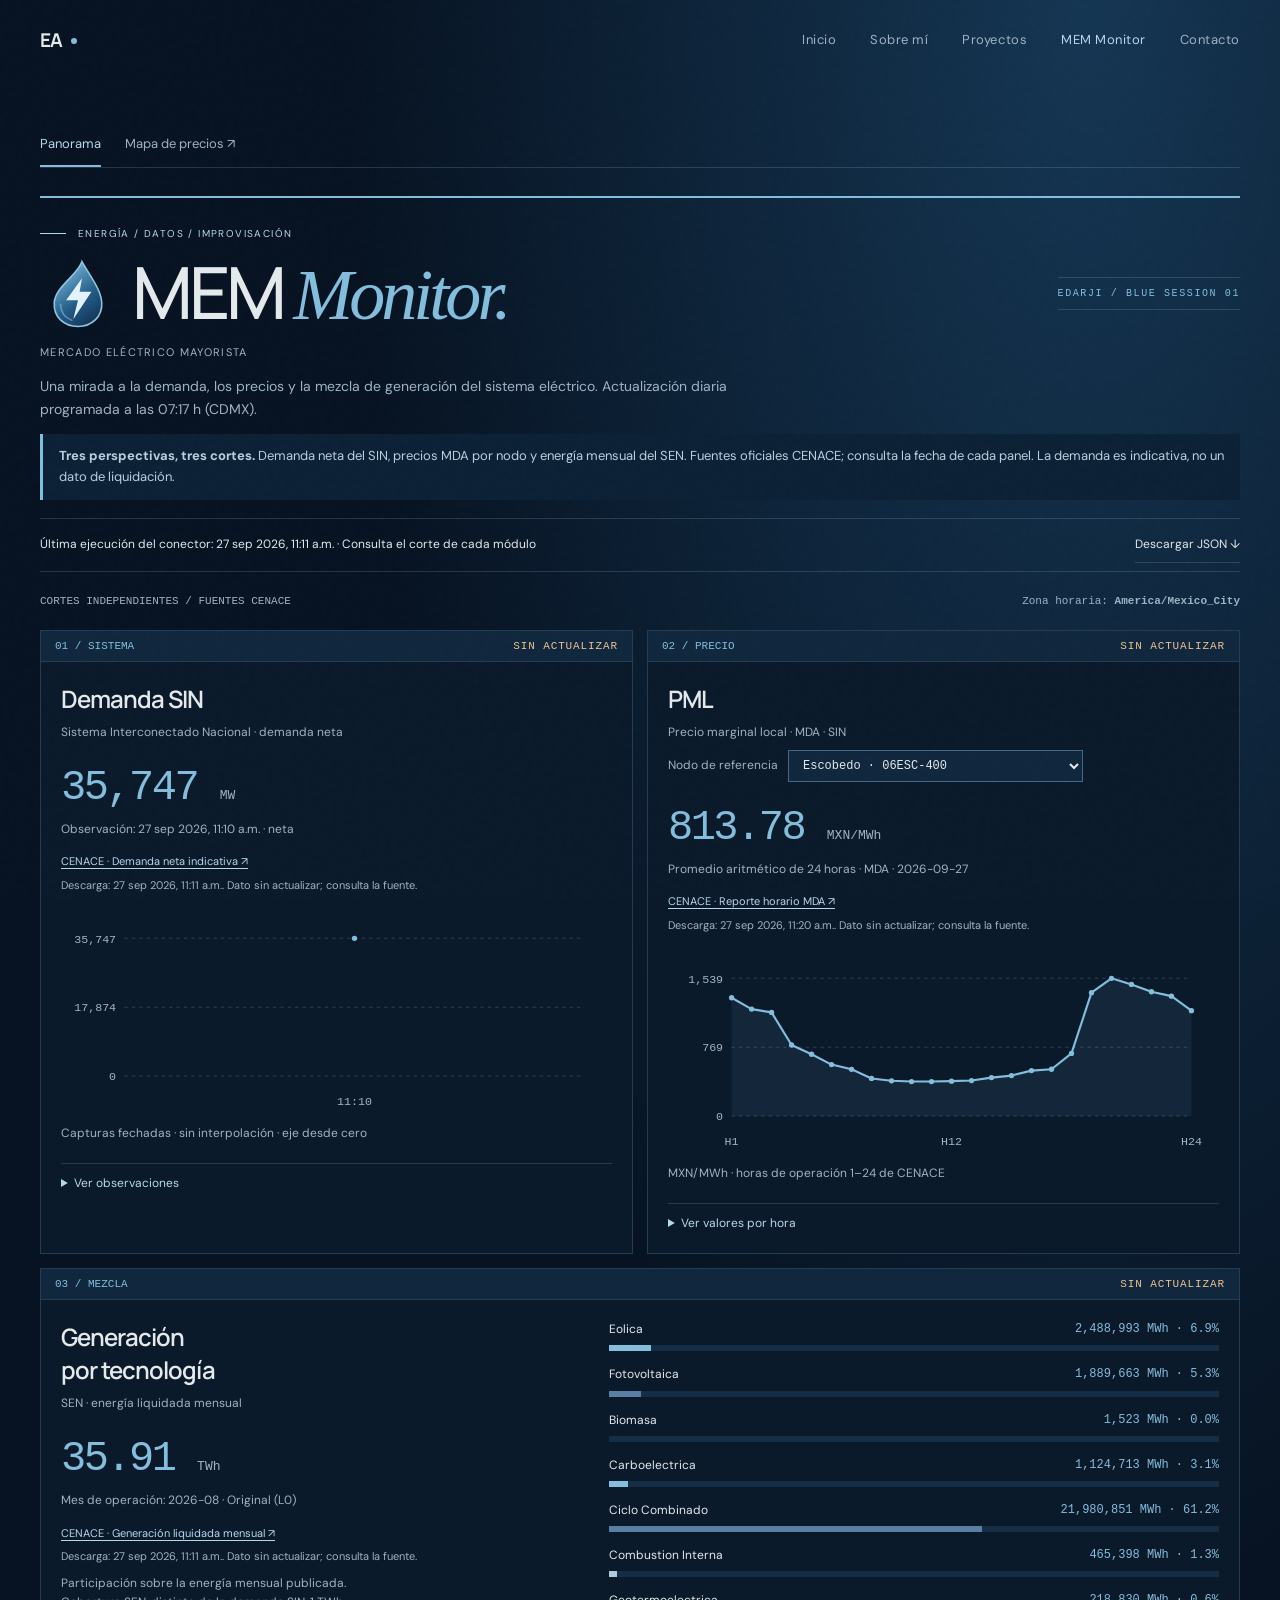
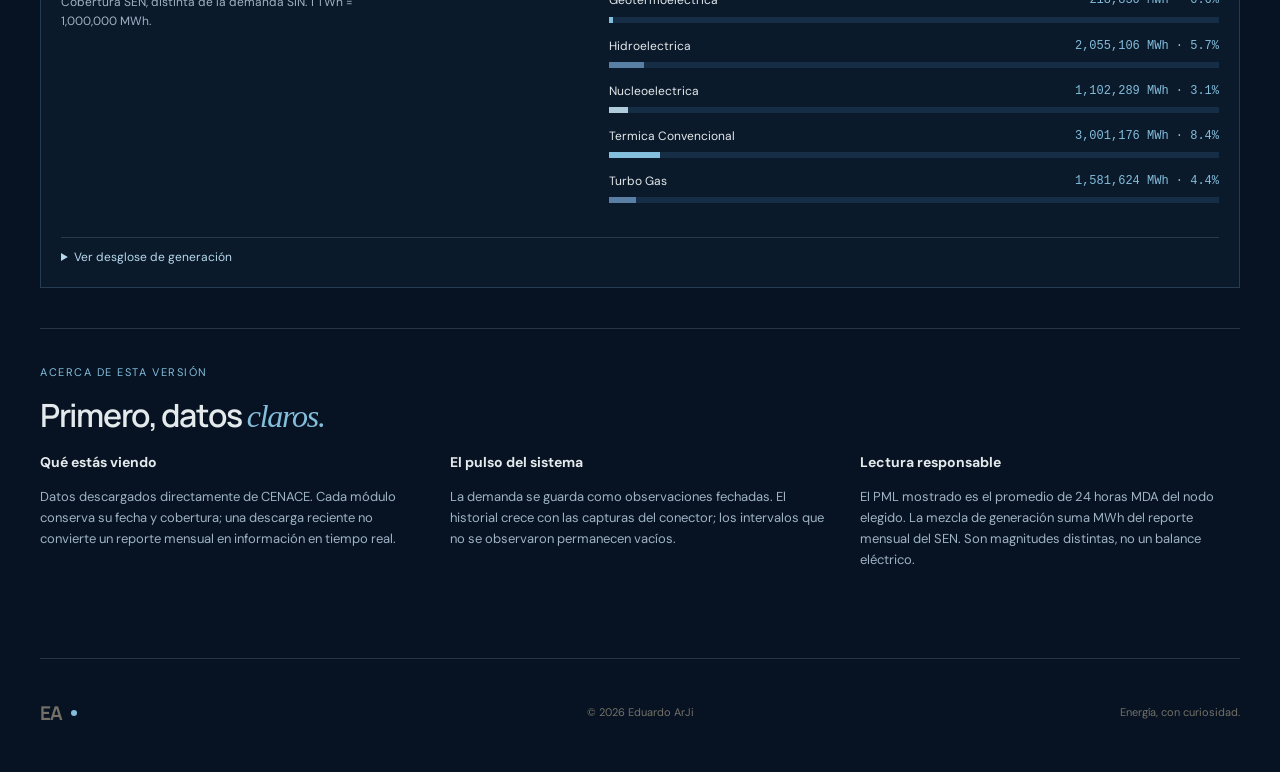
==== mem-monitor/index.html @ e78bd6f9 "Publicar MEM Monitor con mapa CENACE y actualización diaria" ====
<!doctype html>
<html lang="es"><head><meta charset="UTF-8"><meta name="viewport" content="width=device-width, initial-scale=1">
<meta name="theme-color" content="#071322"><meta name="description" content="MEM Monitor: demanda SIN, PML y generación por tecnología. Datos oficiales CENACE con fuentes y cortes independientes.">
<title>MEM Monitor | Mercado Eléctrico Mayorista — Eduardo ArJi</title>
<link rel="icon" href="../assets/mem-energy.svg" type="image/svg+xml">
<link rel="preconnect" href="https://fonts.googleapis.com"><link rel="preconnect" href="https://fonts.gstatic.com" crossorigin>
<link href="https://fonts.googleapis.com/css2?family=DM+Sans:wght@400;500;600&family=Manrope:wght@400;500;600;700&display=swap" rel="stylesheet">
<link rel="stylesheet" href="../styles.css"><link rel="stylesheet" href="monitor.css">
<script src="../script.js" defer></script><script src="monitor.js" defer></script></head>
<body><a class="skip-link" href="#contenido">Saltar al contenido</a>
    <header class="site-header" data-header>
      <a class="brand" href="../#inicio" aria-label="Eduardo ArJi, inicio">
        <span>EA</span><i aria-hidden="true"></i>
      </a>

      <button class="menu-toggle" type="button" aria-expanded="false" aria-controls="site-nav">
        <span class="sr-only">Abrir menú</span>
        <span></span><span></span>
      </button>

      <nav id="site-nav" class="site-nav" aria-label="Navegación principal">
        <a href="../#inicio">Inicio</a>
        <a href="../#sobre-mi">Sobre mí</a>
        <a href="../#intereses">Proyectos</a>
        <a href="./" aria-current="page">MEM Monitor</a>
        <a href="../#contacto">Contacto</a>
      </nav>
    </header>


<main id="contenido" class="section-shell monitor">
  <nav class="monitor-tabs" aria-label="Vistas del monitor"><a href="./" aria-current="page">Panorama</a><a href="mapa.html">Mapa de precios ↗</a></nav>
  <div class="monitor-heading"><div><p class="eyebrow"><span></span> Energía / Datos / Improvisación</p>
  <div class="mem-wordmark"><img src="../assets/mem-energy.svg" width="76" height="76" alt=""><h1>MEM <em>Monitor.</em></h1></div><p class="subtitle">Mercado Eléctrico Mayorista</p></div><span class="edition">EDARJI / BLUE SESSION 01</span></div>
  <p class="intro">Una mirada a la demanda, los precios y la mezcla de generación del sistema eléctrico. Actualización diaria programada a las 07:17 h (CDMX).</p>
  <aside class="notice"><strong>Tres perspectivas, tres cortes.</strong> Demanda neta del SIN, precios MDA por nodo y energía mensual del SEN. Fuentes oficiales CENACE; consulta la fecha de cada panel. La demanda es indicativa, no un dato de liquidación.</aside>
  <div class="toolbar"><p id="load-status" role="status" aria-live="polite">Cargando publicaciones de CENACE…</p><button id="retry" type="button" hidden>Reintentar</button><a class="text-link" href="data/monitor.json" download>Descargar JSON ↓</a></div>
  <noscript><p class="notice">Activa JavaScript para visualizar el monitor. También puedes descargar el JSON.</p></noscript>
  <div id="dashboard" hidden>
    <div class="overview"><p id="period"></p><p>Zona horaria: <strong id="timezone"></strong></p></div>
    <div class="monitor-grid">
      <section class="module" aria-labelledby="demand-title"><div class="module-top"><span>01 / SISTEMA</span><span class="badge" id="demand-badge">CARGANDO</span></div><h2 id="demand-title">Demanda SIN</h2><p class="description">Sistema Interconectado Nacional · demanda neta</p><p class="metric" id="demand-value"></p><p class="metric-caption" id="demand-caption"></p><div class="source-info" id="demand-source"></div><div id="demand-chart" class="chart"></div><p class="note">Capturas fechadas · sin interpolación · eje desde cero</p><details><summary>Ver observaciones</summary><div class="table-scroll" id="demand-table"></div></details></section>
      <section class="module" aria-labelledby="pml-title"><div class="module-top"><span>02 / PRECIO</span><span class="badge" id="pml-badge">CARGANDO</span></div><h2 id="pml-title">PML</h2><p class="description">Precio marginal local · <span id="market"></span></p><label for="node-select">Nodo de referencia</label><select id="node-select"></select><p class="metric" id="pml-value"></p><p class="metric-caption" id="pml-caption"></p><div class="source-info" id="pml-source"></div><div id="pml-chart" class="chart"></div><p class="note">MXN/MWh · horas de operación 1–24 de CENACE</p><details><summary>Ver valores por hora</summary><div class="table-scroll" id="pml-table"></div></details></section>
      <section class="module generation" aria-labelledby="generation-title"><div class="module-top"><span>03 / MEZCLA</span><span class="badge" id="generation-badge">CARGANDO</span></div><div class="generation-grid"><div><h2 id="generation-title">Generación<br>por tecnología</h2><p class="description">SEN · energía liquidada mensual</p><p class="metric" id="generation-value"></p><p class="metric-caption" id="generation-caption"></p><div class="source-info" id="generation-source"></div><p class="note">Participación sobre la energía mensual publicada. Cobertura SEN, distinta de la demanda SIN. 1 TWh = 1,000,000 MWh.</p></div><div id="generation-bars"></div></div><details><summary>Ver desglose de generación</summary><div class="table-scroll" id="generation-table"></div></details></section>
    </div>
  </div>
  <section class="method" aria-labelledby="method-title"><p class="section-number">Acerca de esta versión</p><h2 id="method-title">Primero, datos <em>claros.</em></h2><div class="method-grid"><div><h3>Qué estás viendo</h3><p>Datos descargados directamente de CENACE. Cada módulo conserva su fecha y cobertura; una descarga reciente no convierte un reporte mensual en información en tiempo real.</p></div><div><h3>El pulso del sistema</h3><p>La demanda se guarda como observaciones fechadas. El historial crece con las capturas del conector; los intervalos que no se observaron permanecen vacíos.</p></div><div><h3>Lectura responsable</h3><p>El PML mostrado es el promedio de 24 horas MDA del nodo elegido. La mezcla de generación suma MWh del reporte mensual del SEN. Son magnitudes distintas, no un balance eléctrico.</p></div></div></section>
</main><footer class="site-footer section-shell"><a class="brand" href="../"><span>EA</span><i></i></a><p>© <span data-year></span> Eduardo ArJi</p><p>Energía, con curiosidad.</p></footer></body></html>
---- styles.css ----
:root {
  --ink: #0b0b0b;
  --ink-soft: #11110f;
  --paper: #e9e5dc;
  --muted: #a7a298;
  --gold: #d6aa55;
  --gold-light: #f0cf88;
  --line: rgba(233, 229, 220, 0.16);
  --font-display: "Manrope", sans-serif;
  --font-body: "DM Sans", sans-serif;
  --shell: min(1200px, calc(100% - 48px));
}

* { box-sizing: border-box; }
html { scroll-behavior: smooth; scroll-padding-top: 90px; }
body {
  margin: 0;
  background: var(--ink);
  color: var(--paper);
  font-family: var(--font-body);
  font-size: 16px;
  line-height: 1.6;
  overflow-x: hidden;
}
body::before {
  content: "";
  position: fixed;
  inset: 0;
  pointer-events: none;
  opacity: 0.05;
  z-index: 20;
  background-image: url("data:image/svg+xml,%3Csvg viewBox='0 0 180 180' xmlns='http://www.w3.org/2000/svg'%3E%3Cfilter id='n'%3E%3CfeTurbulence type='fractalNoise' baseFrequency='.85' numOctaves='4' stitchTiles='stitch'/%3E%3C/filter%3E%3Crect width='100%25' height='100%25' filter='url(%23n)' opacity='.55'/%3E%3C/svg%3E");
}
a { color: inherit; text-decoration: none; }
img { display: block; max-width: 100%; }
button { color: inherit; font: inherit; }
.section-shell { width: var(--shell); margin-inline: auto; }
.sr-only, .skip-link:not(:focus) { position: absolute; width: 1px; height: 1px; padding: 0; overflow: hidden; clip: rect(0,0,0,0); white-space: nowrap; border: 0; }
.skip-link:focus { position: fixed; z-index: 100; top: 12px; left: 12px; padding: 10px 16px; background: var(--gold); color: var(--ink); }

.site-header {
  position: fixed;
  z-index: 10;
  inset: 0 0 auto;
  height: 82px;
  display: flex;
  align-items: center;
  justify-content: space-between;
  padding-inline: max(24px, calc((100vw - 1200px) / 2));
  transition: background .3s, border-color .3s;
  border-bottom: 1px solid transparent;
}
.site-header.scrolled { background: rgba(11,11,11,.88); border-color: var(--line); backdrop-filter: blur(16px); }
.brand { display: inline-flex; align-items: center; gap: 9px; font: 700 19px/1 var(--font-display); letter-spacing: -.06em; }
.brand i { width: 6px; height: 6px; border-radius: 50%; background: var(--gold); }
.site-nav { display: flex; gap: 34px; font-size: 13px; letter-spacing: .04em; }
.site-nav a { color: var(--muted); transition: color .2s; }
.site-nav a:hover, .site-nav a.active { color: var(--paper); }
.menu-toggle { display: none; background: none; border: 0; padding: 10px 0 10px 10px; }

.hero { min-height: 100svh; display: grid; grid-template-columns: .95fr .75fr; gap: clamp(40px, 7vw, 105px); align-items: center; padding-block: 130px 70px; position: relative; }
.hero::before { content: ""; position: absolute; width: 620px; height: 620px; left: -430px; top: 25%; border: 1px solid rgba(214,170,85,.12); border-radius: 50%; box-shadow: 0 0 0 100px rgba(214,170,85,.018), 0 0 0 200px rgba(214,170,85,.012); }
.eyebrow { display: flex; align-items: center; gap: 12px; margin: 0 0 22px; color: var(--gold-light); font-size: 12px; letter-spacing: .14em; text-transform: uppercase; }
.eyebrow span { width: 26px; height: 1px; background: currentColor; }
h1, h2 { margin: 0; font-family: var(--font-display); font-weight: 500; letter-spacing: -.065em; line-height: .98; }
h1 { font-size: clamp(58px, 7vw, 106px); }
h1 em, h2 em { color: var(--gold); font-family: Georgia, serif; font-weight: 400; }
.hero-intro { max-width: 550px; margin: 34px 0; color: var(--muted); font-size: clamp(17px, 1.4vw, 20px); }
.hero-intro strong { color: var(--paper); font-weight: 500; }
.hero-actions, .contact-actions { display: flex; align-items: center; gap: 30px; }
.button { display: inline-flex; align-items: center; justify-content: space-between; gap: 34px; min-width: 225px; padding: 15px 18px; border: 1px solid var(--gold); font-size: 13px; letter-spacing: .03em; transition: color .25s, background .25s, transform .25s; }
.button:hover { transform: translateY(-2px); }
.button-primary { background: var(--gold); color: var(--ink); }
.button-primary:hover { background: var(--gold-light); }
.text-link { display: inline-flex; gap: 16px; align-items: center; padding-block: 8px; border-bottom: 1px solid var(--line); font-size: 14px; transition: border-color .2s; }
.text-link:hover { border-color: var(--gold); }
.hero-visual { margin: 0; position: relative; justify-self: end; width: min(100%, 500px); }
.image-frame { overflow: hidden; aspect-ratio: .74; background: #181914; }
.image-frame img { width: 100%; height: 100%; object-fit: cover; filter: saturate(.85) contrast(1.04); transition: transform 1.1s cubic-bezier(.2,.7,.2,1); }
.hero-visual:hover img { transform: scale(1.025); }
.hero-visual figcaption { position: absolute; left: -56px; bottom: 28px; display: flex; align-items: flex-start; gap: 16px; background: var(--paper); color: var(--ink); padding: 16px 20px; }
.hero-visual figcaption span { color: #88703d; font-size: 10px; }
.hero-visual figcaption p { margin: 0; font-size: 13px; line-height: 1.35; }
.scroll-cue { position: absolute; bottom: 30px; left: 0; display: flex; align-items: center; gap: 10px; color: #747068; font-size: 10px; letter-spacing: .12em; text-transform: uppercase; }
.scroll-cue span { width: 1px; height: 24px; background: var(--gold); animation: pulse 1.8s infinite; }

.about, .interests, .contact { padding-block: clamp(100px, 13vw, 190px); border-top: 1px solid var(--line); }
.section-number { color: var(--gold); font-size: 11px; letter-spacing: .14em; text-transform: uppercase; }
.about-content { display: grid; grid-template-columns: 1fr .75fr; gap: 9vw; margin-block: 44px 100px; }
h2 { font-size: clamp(48px, 6vw, 83px); }
.about-text { color: var(--muted); font-size: 18px; }
.about-text p { margin: 0 0 22px; }
.principles { display: grid; grid-template-columns: repeat(3,1fr); border-top: 1px solid var(--line); border-bottom: 1px solid var(--line); }
.principles article { min-height: 215px; padding: 28px 34px 28px 0; }
.principles article + article { padding-left: 34px; border-left: 1px solid var(--line); }
.principles span, .card-index { color: #666159; font-size: 10px; }
.principles h3 { margin: 34px 0 8px; font: 500 22px var(--font-display); }
.principles p { max-width: 280px; margin: 0; color: var(--muted); font-size: 14px; }

.interests { display: grid; grid-template-columns: .72fr 1fr; gap: 9vw; align-items: start; }
.section-heading { position: sticky; top: 130px; }
.section-heading .section-number { margin: 0 0 36px; }
.interest-list { border-top: 1px solid var(--line); }
.interest-card { display: grid; grid-template-columns: 36px 1fr 28px; gap: 20px; padding: 31px 0; border-bottom: 1px solid var(--line); outline: none; transition: padding .3s, background .3s; }
.interest-card:hover, .interest-card:focus-visible { padding-inline: 18px; background: rgba(214,170,85,.045); }
.card-kicker { margin: 0 0 8px; color: var(--gold); font-size: 10px; letter-spacing: .12em; text-transform: uppercase; }
.interest-card h3 { margin: 0 0 8px; font: 500 clamp(24px, 2.6vw, 34px) var(--font-display); letter-spacing: -.04em; }
.interest-card p:last-child { margin: 0; color: var(--muted); font-size: 14px; }
.card-arrow { color: var(--gold); align-self: center; font-size: 20px; transition: transform .25s; }
.interest-card:hover .card-arrow { transform: translate(3px,-3px); }

.contact { min-height: 76vh; display: grid; grid-template-columns: .32fr 1fr; align-content: center; background: radial-gradient(circle at 80% 50%, rgba(214,170,85,.07), transparent 34%); }
.contact-main { max-width: 820px; }
.contact-main h2 { font-size: clamp(58px, 8vw, 116px); }
.contact-main > p:not(.eyebrow) { max-width: 550px; color: var(--muted); font-size: 18px; margin: 32px 0; }
.site-footer { min-height: 110px; display: grid; grid-template-columns: 1fr auto 1fr; align-items: center; gap: 30px; border-top: 1px solid var(--line); color: #747068; font-size: 11px; }
.site-footer p:last-child { text-align: right; }

.reveal { opacity: 0; transform: translateY(22px); transition: opacity .8s ease, transform .8s ease; }
.reveal[data-delay="1"] { transition-delay: .12s; }
.reveal[data-delay="2"] { transition-delay: .24s; }
.reveal.is-visible { opacity: 1; transform: none; }
@keyframes pulse { 0%,100% { transform: scaleY(.45); transform-origin: top; } 50% { transform: scaleY(1); } }

@media (max-width: 820px) {
  :root { --shell: min(100% - 32px, 680px); }
  .site-header { height: 68px; padding-inline: 16px; }
  .menu-toggle { display: grid; gap: 6px; z-index: 2; }
  .menu-toggle span:not(.sr-only) { width: 24px; height: 1px; background: var(--paper); transition: transform .25s; }
  .menu-toggle[aria-expanded="true"] span:nth-last-child(2) { transform: translateY(3.5px) rotate(45deg); }
  .menu-toggle[aria-expanded="true"] span:last-child { transform: translateY(-3.5px) rotate(-45deg); }
  .site-nav { position: fixed; inset: 0; display: flex; flex-direction: column; justify-content: center; padding: 40px; background: rgba(11,11,11,.97); transform: translateX(100%); transition: transform .35s ease; }
  .site-nav.open { transform: none; }
  .site-nav a { font: 500 34px var(--font-display); color: var(--paper); }
  .hero { grid-template-columns: 1fr; gap: 50px; min-height: auto; padding-top: 120px; }
  .hero-copy { position: relative; z-index: 1; }
  .hero-visual { width: min(92%, 480px); justify-self: end; }
  .hero-visual figcaption { left: -9%; }
  .scroll-cue { display: none; }
  .about-content, .interests, .contact { grid-template-columns: 1fr; }
  .about-content { gap: 38px; margin-bottom: 70px; }
  .principles { grid-template-columns: 1fr; }
  .principles article { min-height: auto; padding: 28px 0; }
  .principles article + article { padding-left: 0; border-left: 0; border-top: 1px solid var(--line); }
  .section-heading { position: static; }
  .interests { gap: 70px; }
  .contact { gap: 36px; }
}

@media (max-width: 480px) {
  h1 { font-size: clamp(50px, 15vw, 66px); }
  .hero-actions, .contact-actions { align-items: flex-start; flex-direction: column; gap: 18px; }
  .button { width: 100%; }
  .hero-visual { width: 100%; }
  .hero-visual figcaption { left: -8px; bottom: 16px; }
  .about, .interests, .contact { padding-block: 90px; }
  .interest-card { grid-template-columns: 24px 1fr 20px; gap: 12px; }
  .site-footer { grid-template-columns: 1fr 1fr; padding-block: 28px; }
  .site-footer p { margin: 0; text-align: right; }
  .site-footer p:last-child { display: none; }
}

@media (prefers-reduced-motion: reduce) {
  html { scroll-behavior: auto; }
  *, *::before, *::after { animation-duration: .01ms !important; animation-iteration-count: 1 !important; transition-duration: .01ms !important; }
  .reveal { opacity: 1; transform: none; }
}
---- mem-monitor/monitor.css ----
/* Blue Session: midnight blue, paper tones and a restrained jazz editorial accent. */
:root { --ink:#071322; --ink-soft:#0b1a2b; --paper:#e4e9ec; --muted:#9fb3c5; --gold:#83bedc; --gold-light:#b7d8ec; --line:rgba(166,199,224,.19); }
body { background:radial-gradient(ellipse at 85% 0%,#153653 0,transparent 48%),var(--ink); }
body::before { opacity:.028; }
.site-header.scrolled { background:rgba(7,19,34,.94); }
.site-nav a[aria-current="page"] { color:var(--gold-light); }
.monitor { padding-top: 124px; padding-bottom: 50px; --terminal: #83bedc; }
.monitor-heading,.module-top,.toolbar,.overview { display:flex; justify-content:space-between; align-items:center; gap:16px; flex-wrap:wrap; }
.monitor h1 { font-size:clamp(40px,6vw,72px); letter-spacing:-.055em; }
.monitor h1 em { font-style:italic; font-family:Georgia,serif; font-weight:400; color:var(--terminal); }
.monitor .eyebrow { font-size:10px; margin-bottom:14px; }
.subtitle { margin:12px 0 0; color:var(--muted); }
.badge { display:inline-block; border:1px solid #365e7c; padding:3px 7px; color:var(--terminal); font:11px ui-monospace,monospace; letter-spacing:.08em; white-space:nowrap; }
.intro { color:var(--muted); max-width:720px; font-size:14px; }
.notice { border-left:3px solid var(--terminal); background:#0c2136; padding:12px 16px; font-size:13px; color:#bdcede; }
.toolbar { border-block:1px solid var(--line); margin-top:18px; font-size:12px; padding:8px 0; }
.toolbar p { margin:0; }
.toolbar a { font-size:12px; }
.overview { font:11px ui-monospace,monospace; color:var(--muted); padding:12px 0; }
.monitor-grid { display:grid; grid-template-columns:1fr 1fr; gap:14px; }
.module { min-width:0; background:#0b1a2b; border:1px solid #263c52; padding:20px; }
.module-top { margin:-20px -20px 20px; padding:9px 14px; background:#10273d; border-bottom:1px solid #263c52; font:11px ui-monospace,monospace; color:var(--terminal); }
.module-top .badge { border:0; padding:0; }
.monitor h2 { font:600 24px var(--font-display); letter-spacing:-.04em; }
.description,.metric-caption,.note { color:var(--muted); font-size:12px; margin:8px 0; }
.metric { font:500 clamp(28px,3.3vw,42px) ui-monospace,SFMono-Regular,Consolas,monospace; color:var(--terminal); margin:22px 0 4px; letter-spacing:-.06em; }
.metric small { font-size:13px; letter-spacing:0; color:var(--muted); }
.chart { margin-top:20px; }
.chart svg { width:100%; height:auto; display:block; }
.chart text { fill:#9eb5c9; font:11px ui-monospace,monospace; }
.chart .gridline { stroke:#284059; stroke-dasharray:3 4; }
.chart .trace { fill:none; stroke:var(--terminal); stroke-width:2; stroke-linejoin:round; }
.chart .area { fill:rgba(131,190,220,.08); }
.monitor label { color:var(--muted); font-size:12px; margin-right:10px; }
.monitor select,.monitor button { background:#10273d; color:var(--paper); border:1px solid #456780; padding:7px 10px; font:12px ui-monospace,monospace; max-width:100%; }
.monitor button { cursor:pointer; }
:focus-visible { outline:2px solid var(--gold-light); outline-offset:4px; }
.generation { grid-column:1/-1; }
.generation-grid { display:grid; grid-template-columns:1fr 1.2fr; gap:40px; }
.generation .note { max-width:330px; }
.bar-row { margin-bottom:14px; }
.bar-label { display:flex; justify-content:space-between; gap:12px; font-size:12px; }
.bar-label span:last-child { font-family:ui-monospace,monospace; white-space:nowrap; color:var(--terminal); }
.bar-track { background:#162e45; height:6px; margin-top:6px; }
.bar-fill { background:var(--terminal); height:100%; }
details { border-top:1px solid var(--line); margin-top:20px; padding-top:10px; font-size:12px; }
summary { cursor:pointer; color:var(--gold-light); }
.table-scroll { overflow-x:auto; max-height:310px; margin-top:12px; }
table { width:100%; border-collapse:collapse; font:12px ui-monospace,monospace; }
caption { text-align:left; color:var(--muted); padding:8px 0; }
th,td { text-align:right; padding:8px; border-bottom:1px solid var(--line); }
th:first-child,td:first-child { text-align:left; }
th { color:var(--muted); position:sticky; top:0; background:#10273d; }
.method { border-top:1px solid var(--line); margin-top:40px; padding:24px 0; }
.method h2 { font-size:32px; }.method-grid { display:grid; grid-template-columns:repeat(3,1fr); gap:30px; }
.method h3 { font-size:14px; }.method p:not(.section-number) { font-size:13px; color:var(--muted); }
[hidden] { display:none !important; }
@media(max-width:820px) { .monitor { padding-top:100px; }.monitor-grid,.generation-grid,.method-grid { grid-template-columns:1fr; }.generation-grid { gap:20px; }.module { padding:16px; }.module-top { margin:-16px -16px 16px; }.toolbar { align-items:flex-start; } }

.edition { font:10px ui-monospace,monospace; letter-spacing:.16em; color:var(--gold); border-block:1px solid var(--line); padding:10px 0; }
.monitor-heading { border-top:2px solid var(--gold); padding-top:28px; }
.monitor .subtitle { letter-spacing:.12em; text-transform:uppercase; font-size:11px; }
.module { box-shadow:inset 0 1px 0 rgba(159,195,223,.04); }
.source-info { font-size:11px; color:var(--muted); margin-top:14px; }
.source-info a { color:var(--gold-light); text-decoration:underline; text-underline-offset:3px; }
.source-info p { margin:6px 0 0; }
.badge[data-status="stale"],.badge[data-status="unavailable"] { color:#edc390; }
.bar-row:nth-child(3n+2) .bar-fill { background:#597fa4; }
.bar-row:nth-child(3n) .bar-fill { background:#b0cbdc; }
@media(max-width:820px) { .site-nav { background:rgba(7,19,34,.98); }.bar-label { flex-wrap:wrap; gap:2px; } }
.monitor-tabs { display:flex; gap:24px; margin-bottom:28px; border-bottom:1px solid var(--line); font-size:13px; }
.monitor-tabs a { padding:10px 0; color:var(--muted); }
.monitor-tabs a[aria-current="page"] { color:var(--gold-light); border-bottom:2px solid var(--gold); }
.map-controls { display:flex; gap:28px; flex-wrap:wrap; padding:24px 0 6px; }
.map-controls label { display:grid; gap:8px; min-width:160px; }
.map-controls input { accent-color:var(--gold); width:220px; }
.map-controls label:last-child { display:block; }.map-controls label:last-child input { display:block; margin-top:14px; }
.map-layout { display:grid; grid-template-columns:minmax(0,3fr) minmax(230px,1fr); gap:14px; }
.map-canvas { padding:14px; background:radial-gradient(ellipse at center,#15324a,#081827 75%); }
#mexico-map { width:100%; height:auto; display:block; }
#mexico-map .state { stroke:#9bbcd1; stroke-width:.6; cursor:pointer; transition:fill .18s; }
#mexico-map .state:hover,#mexico-map .state:focus,#mexico-map .state.selected { stroke:#fff; stroke-width:2; outline:none; }
#mexico-map text { fill:#8ba8bd; font:12px var(--font-body); pointer-events:none; letter-spacing:.08em; }
.map-legend { display:flex; align-items:center; gap:10px; font:11px ui-monospace,monospace; flex-wrap:wrap; }
.legend-gradient { width:130px; height:9px; background:linear-gradient(90deg,#173b73,#4c94b5,#bfdce6,#e7b185,#c45b55); }
.map-summary .metric { font-size:30px; }.map-summary button { margin:15px 0; }
.node-directory { margin-top:20px; }
.node-directory input { display:block; width:min(100%,480px); margin:12px 0; padding:12px; color:var(--paper); background:#10273d; border:1px solid #456780; font:14px var(--font-body); }
.node-directory td { font:12px var(--font-body); }.node-directory td small { display:block; color:var(--muted); }.node-directory .table-scroll { max-height:460px; }
.pagination { display:flex; justify-content:space-between; align-items:center; gap:10px; margin-top:18px; font-size:12px; }
.monitor button:disabled { opacity:.4; cursor:default; }
#selected-nodes { font-size:12px; }#selected-nodes a { display:block; color:var(--gold-light); padding-block:8px; border-top:1px solid var(--line); }
#map-sources a { text-decoration:underline; }#report-details { font-size:12px; overflow-wrap:anywhere; }
@media(max-width:820px) { .map-layout { grid-template-columns:1fr; }.map-page h1 { font-size:clamp(38px,8vw,60px); }.map-controls { gap:16px; }.map-canvas { padding:8px; } }
.mem-wordmark { display:flex; align-items:center; gap:16px; }.mem-wordmark img { flex:none; width:76px; height:76px; }
.map-brand { display:inline-flex; align-items:center; gap:10px; margin-bottom:24px; color:var(--gold-light); font:600 16px var(--font-display); }
@media(max-width:480px) { .mem-wordmark { gap:9px; }.mem-wordmark img { width:44px; height:44px; }.mem-wordmark h1 { font-size:clamp(30px,8vw,40px); } }
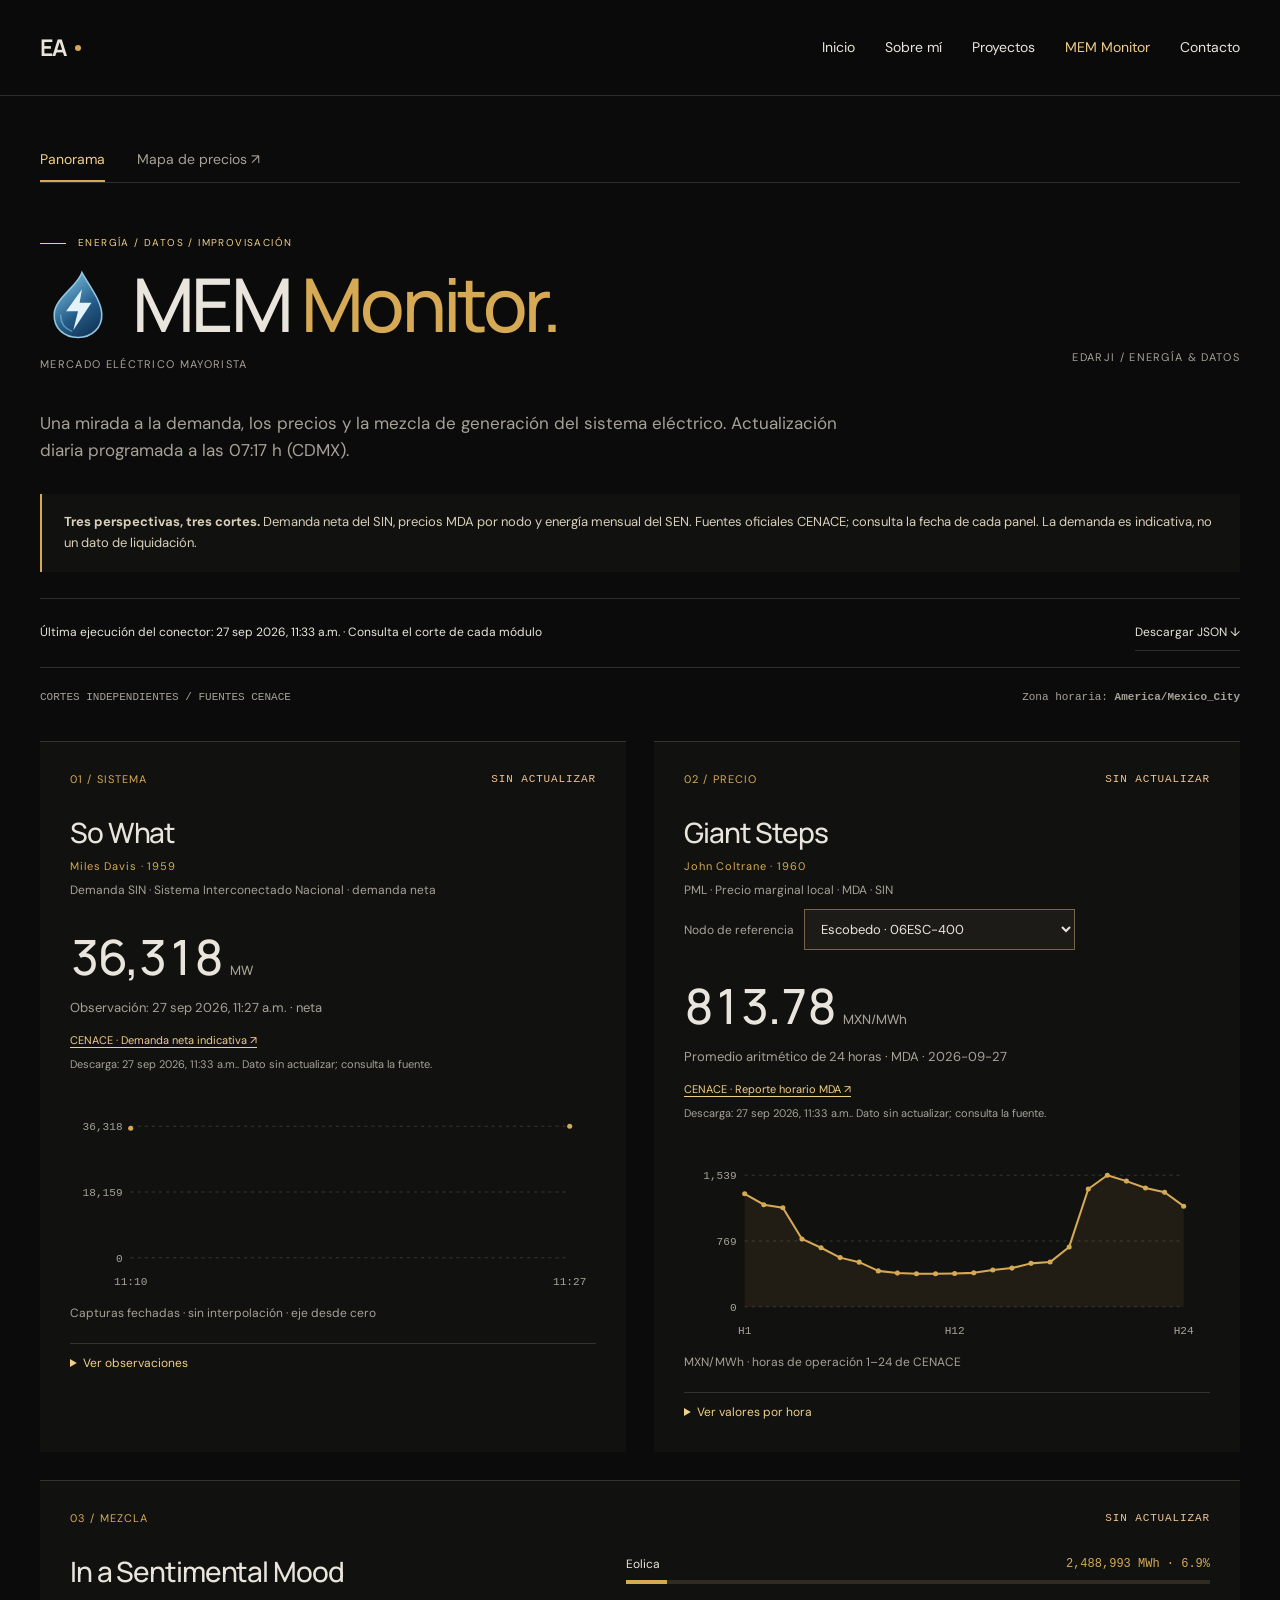
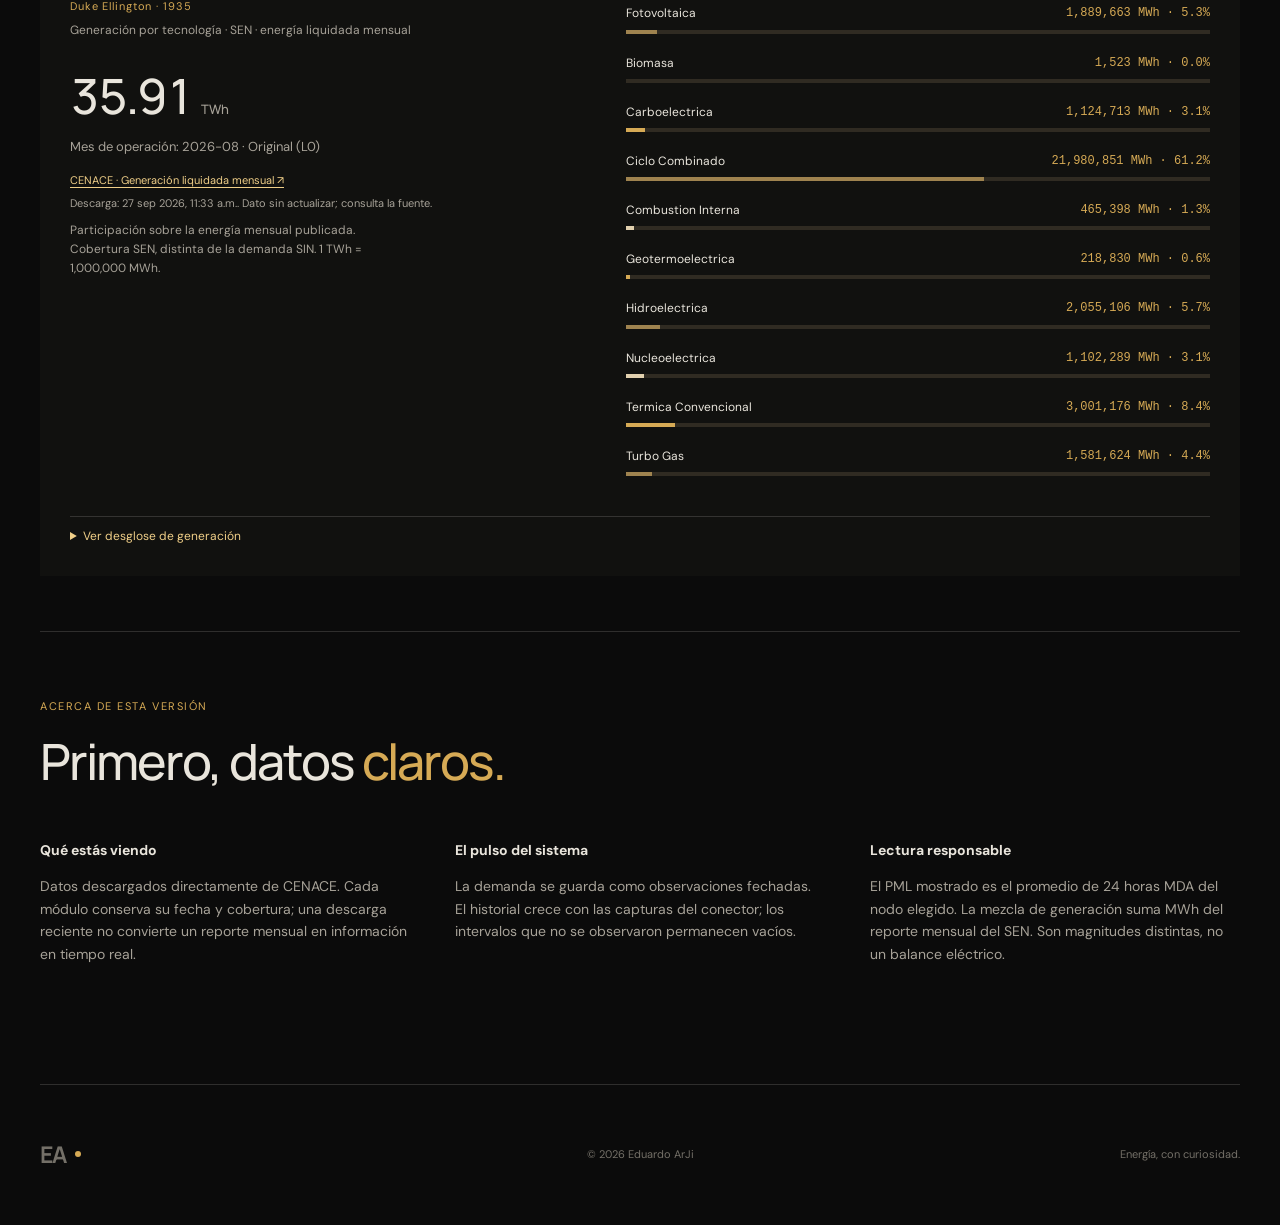
==== commit 1298df6b: "Refresh editorial design and add jazz-inspired monitor titles" ====
--- a/mem-monitor/index.html
+++ b/mem-monitor/index.html
@@ -1,6 +1,6 @@
 <!doctype html>
 <html lang="es"><head><meta charset="UTF-8"><meta name="viewport" content="width=device-width, initial-scale=1">
-<meta name="theme-color" content="#071322"><meta name="description" content="MEM Monitor: demanda SIN, PML y generación por tecnología. Datos oficiales CENACE con fuentes y cortes independientes.">
+<meta name="theme-color" content="#0b0b0b"><meta name="description" content="MEM Monitor: demanda SIN, PML y generación por tecnología. Datos oficiales CENACE con fuentes y cortes independientes.">
 <title>MEM Monitor | Mercado Eléctrico Mayorista — Eduardo ArJi</title>
 <link rel="icon" href="../assets/mem-energy.svg" type="image/svg+xml">
 <link rel="preconnect" href="https://fonts.googleapis.com"><link rel="preconnect" href="https://fonts.gstatic.com" crossorigin>
@@ -31,7 +31,7 @@
 <main id="contenido" class="section-shell monitor">
   <nav class="monitor-tabs" aria-label="Vistas del monitor"><a href="./" aria-current="page">Panorama</a><a href="mapa.html">Mapa de precios ↗</a></nav>
   <div class="monitor-heading"><div><p class="eyebrow"><span></span> Energía / Datos / Improvisación</p>
-  <div class="mem-wordmark"><img src="../assets/mem-energy.svg" width="76" height="76" alt=""><h1>MEM <em>Monitor.</em></h1></div><p class="subtitle">Mercado Eléctrico Mayorista</p></div><span class="edition">EDARJI / BLUE SESSION 01</span></div>
+  <div class="mem-wordmark"><img src="../assets/mem-energy.svg" width="76" height="76" alt=""><h1>MEM <em>Monitor.</em></h1></div><p class="subtitle">Mercado Eléctrico Mayorista</p></div><span class="edition">EDARJI / ENERGÍA & DATOS</span></div>
   <p class="intro">Una mirada a la demanda, los precios y la mezcla de generación del sistema eléctrico. Actualización diaria programada a las 07:17 h (CDMX).</p>
   <aside class="notice"><strong>Tres perspectivas, tres cortes.</strong> Demanda neta del SIN, precios MDA por nodo y energía mensual del SEN. Fuentes oficiales CENACE; consulta la fecha de cada panel. La demanda es indicativa, no un dato de liquidación.</aside>
   <div class="toolbar"><p id="load-status" role="status" aria-live="polite">Cargando publicaciones de CENACE…</p><button id="retry" type="button" hidden>Reintentar</button><a class="text-link" href="data/monitor.json" download>Descargar JSON ↓</a></div>
@@ -39,9 +39,9 @@
   <div id="dashboard" hidden>
     <div class="overview"><p id="period"></p><p>Zona horaria: <strong id="timezone"></strong></p></div>
     <div class="monitor-grid">
-      <section class="module" aria-labelledby="demand-title"><div class="module-top"><span>01 / SISTEMA</span><span class="badge" id="demand-badge">CARGANDO</span></div><h2 id="demand-title">Demanda SIN</h2><p class="description">Sistema Interconectado Nacional · demanda neta</p><p class="metric" id="demand-value"></p><p class="metric-caption" id="demand-caption"></p><div class="source-info" id="demand-source"></div><div id="demand-chart" class="chart"></div><p class="note">Capturas fechadas · sin interpolación · eje desde cero</p><details><summary>Ver observaciones</summary><div class="table-scroll" id="demand-table"></div></details></section>
-      <section class="module" aria-labelledby="pml-title"><div class="module-top"><span>02 / PRECIO</span><span class="badge" id="pml-badge">CARGANDO</span></div><h2 id="pml-title">PML</h2><p class="description">Precio marginal local · <span id="market"></span></p><label for="node-select">Nodo de referencia</label><select id="node-select"></select><p class="metric" id="pml-value"></p><p class="metric-caption" id="pml-caption"></p><div class="source-info" id="pml-source"></div><div id="pml-chart" class="chart"></div><p class="note">MXN/MWh · horas de operación 1–24 de CENACE</p><details><summary>Ver valores por hora</summary><div class="table-scroll" id="pml-table"></div></details></section>
-      <section class="module generation" aria-labelledby="generation-title"><div class="module-top"><span>03 / MEZCLA</span><span class="badge" id="generation-badge">CARGANDO</span></div><div class="generation-grid"><div><h2 id="generation-title">Generación<br>por tecnología</h2><p class="description">SEN · energía liquidada mensual</p><p class="metric" id="generation-value"></p><p class="metric-caption" id="generation-caption"></p><div class="source-info" id="generation-source"></div><p class="note">Participación sobre la energía mensual publicada. Cobertura SEN, distinta de la demanda SIN. 1 TWh = 1,000,000 MWh.</p></div><div id="generation-bars"></div></div><details><summary>Ver desglose de generación</summary><div class="table-scroll" id="generation-table"></div></details></section>
+      <section class="module" aria-labelledby="demand-title"><div class="module-top"><span>01 / SISTEMA</span><span class="badge" id="demand-badge">CARGANDO</span></div><h2 id="demand-title" class="jazz-title">So What<span>Miles Davis · 1959</span></h2><p class="description">Demanda SIN · Sistema Interconectado Nacional · demanda neta</p><p class="metric" id="demand-value"></p><p class="metric-caption" id="demand-caption"></p><div class="source-info" id="demand-source"></div><div id="demand-chart" class="chart"></div><p class="note">Capturas fechadas · sin interpolación · eje desde cero</p><details><summary>Ver observaciones</summary><div class="table-scroll" id="demand-table"></div></details></section>
+      <section class="module" aria-labelledby="pml-title"><div class="module-top"><span>02 / PRECIO</span><span class="badge" id="pml-badge">CARGANDO</span></div><h2 id="pml-title" class="jazz-title">Giant Steps<span>John Coltrane · 1960</span></h2><p class="description">PML · Precio marginal local · <span id="market"></span></p><label for="node-select">Nodo de referencia</label><select id="node-select"></select><p class="metric" id="pml-value"></p><p class="metric-caption" id="pml-caption"></p><div class="source-info" id="pml-source"></div><div id="pml-chart" class="chart"></div><p class="note">MXN/MWh · horas de operación 1–24 de CENACE</p><details><summary>Ver valores por hora</summary><div class="table-scroll" id="pml-table"></div></details></section>
+      <section class="module generation" aria-labelledby="generation-title"><div class="module-top"><span>03 / MEZCLA</span><span class="badge" id="generation-badge">CARGANDO</span></div><div class="generation-grid"><div><h2 id="generation-title" class="jazz-title">In a Sentimental Mood<span>Duke Ellington · 1935</span></h2><p class="description">Generación por tecnología · SEN · energía liquidada mensual</p><p class="metric" id="generation-value"></p><p class="metric-caption" id="generation-caption"></p><div class="source-info" id="generation-source"></div><p class="note">Participación sobre la energía mensual publicada. Cobertura SEN, distinta de la demanda SIN. 1 TWh = 1,000,000 MWh.</p></div><div id="generation-bars"></div></div><details><summary>Ver desglose de generación</summary><div class="table-scroll" id="generation-table"></div></details></section>
     </div>
   </div>
   <section class="method" aria-labelledby="method-title"><p class="section-number">Acerca de esta versión</p><h2 id="method-title">Primero, datos <em>claros.</em></h2><div class="method-grid"><div><h3>Qué estás viendo</h3><p>Datos descargados directamente de CENACE. Cada módulo conserva su fecha y cobertura; una descarga reciente no convierte un reporte mensual en información en tiempo real.</p></div><div><h3>El pulso del sistema</h3><p>La demanda se guarda como observaciones fechadas. El historial crece con las capturas del conector; los intervalos que no se observaron permanecen vacíos.</p></div><div><h3>Lectura responsable</h3><p>El PML mostrado es el promedio de 24 horas MDA del nodo elegido. La mezcla de generación suma MWh del reporte mensual del SEN. Son magnitudes distintas, no un balance eléctrico.</p></div></div></section>
--- a/styles.css
+++ b/styles.css
@@ -165,3 +165,74 @@
   *, *::before, *::after { animation-duration: .01ms !important; animation-iteration-count: 1 !important; transition-duration: .01ms !important; }
   .reveal { opacity: 1; transform: none; }
 }
+
+/* Editorial identity: broad image-led opening and a restrained black/cream/gold palette. */
+body::before { display:none; }
+:root { --shell:min(1320px,calc(100% - 80px)); }
+h1,h2 { font-weight:500; letter-spacing:-.045em; line-height:1.07; }
+h1 em,h2 em { font-family:var(--font-display); font-style:normal; font-weight:inherit; }
+.site-header { height:96px; padding-inline:max(40px,calc((100vw - 1320px)/2)); border-bottom:1px solid var(--line); background:rgba(11,11,11,.88); }
+.brand { font-size:23px; letter-spacing:-.04em; }
+.site-nav { gap:30px; font-size:14px; letter-spacing:0; }
+.site-nav a { color:var(--paper); }
+.site-nav a:hover { color:var(--gold-light); }
+.button { padding:17px 24px; font-size:14px; border-radius:0; }
+.button span,.text-link span { font-size:22px; }
+a:focus-visible,button:focus-visible,select:focus-visible,input:focus-visible,summary:focus-visible { outline:2px solid var(--gold); outline-offset:5px; }
+.landing-page .hero { width:100%; min-height:850px; height:min(1000px,100svh); padding:160px max(40px,calc((100vw - 1320px)/2)) 250px; display:flex; align-items:center; isolation:isolate; }
+.landing-page .hero::before { display:none; }
+.landing-page .hero-copy { max-width:770px; z-index:2; }
+.landing-page .hero h1 { font-size:clamp(58px,6.7vw,100px); line-height:1.03; }
+.landing-page .hero-intro { color:var(--paper); max-width:530px; font-size:18px; }
+.landing-page .hero-visual { position:absolute; inset:0 0 0 auto; width:66%; height:100%; z-index:-2; }
+.landing-page .image-frame { width:100%; height:100%; aspect-ratio:auto; }
+.landing-page .image-frame img { object-position:50% 36%; filter:saturate(.6) brightness(.72); }
+.landing-page .hero::after { content:""; position:absolute; inset:0; z-index:-1; background:linear-gradient(90deg,#0b0b0b 10%,rgba(11,11,11,.93) 28%,rgba(11,11,11,.25) 69%),linear-gradient(0deg,rgba(11,11,11,.55),transparent 70%); }
+.landing-page .hero-visual figcaption { display:none; }
+.hero-topics { position:absolute; inset:auto max(40px,calc((100vw - 1320px)/2)) 40px; display:grid; grid-template-columns:repeat(3,1fr); background:rgba(20,20,18,.86); backdrop-filter:blur(12px); border-top:1px solid var(--gold); }
+.hero-topics a { padding:25px 30px; display:grid; gap:8px; }
+.hero-topics a+a { border-left:1px solid var(--line); }
+.hero-topics small { color:var(--gold-light); letter-spacing:.08em; font-size:10px; }
+.hero-topics strong { font:500 23px var(--font-display); }
+.hero-topics span { display:flex; justify-content:space-between; gap:20px; color:var(--muted); font-size:13px; }
+.hero-topics b { color:var(--gold); font-size:20px; font-weight:400; }
+.hero-topics a:hover { background:rgba(214,170,85,.09); }
+.landing-page .about { width:100%; background:var(--paper); color:var(--ink); padding:110px max(40px,calc((100vw - 1320px)/2)); --muted:#5c5850; --line:rgba(11,11,11,.2); --gold:#836021; }
+.landing-page .about-content { gap:6vw; margin-block:38px 70px; }
+.landing-page .about h2 { font-size:clamp(40px,4.4vw,64px); }
+.landing-page .about-text { font-size:17px; }
+.landing-page .principles h3 { margin-top:24px; }
+.landing-page .interests { grid-template-columns:1fr; gap:48px; padding-block:110px; }
+.landing-page .section-heading { position:static; display:flex; justify-content:space-between; gap:30px; align-items:start; }
+.landing-page .section-heading h2 { font-size:clamp(40px,4.5vw,64px); width:62%; }
+.landing-page .interest-list { display:grid; grid-template-columns:repeat(2,minmax(0,1fr)); border-top:0; gap:0 48px; }
+.landing-page .interest-card { padding:32px 0; min-height:190px; }
+.landing-page .interest-card:first-child { grid-column:1/-1; padding:42px; background:var(--gold); color:var(--ink); border:0; margin-bottom:24px; }
+.landing-page .interest-card:first-child .card-kicker,.landing-page .interest-card:first-child .card-arrow,.landing-page .interest-card:first-child p,.landing-page .interest-card:first-child .card-index { color:#3f321c; }
+.landing-page .interest-card:first-child h3 { font-size:48px; }
+.landing-page .contact { padding-block:110px; min-height:620px; background:none; }
+.landing-page .contact-main h2 { font-size:clamp(50px,6vw,88px); }
+.site-footer { padding-block:32px; min-height:140px; }
+@media(max-width:820px) {
+ :root { --shell:calc(100% - 40px); }
+ .site-header { height:76px; padding-inline:20px; }
+ .site-nav { gap:24px; }.site-nav a { font-size:28px; }
+ .landing-page .hero { height:auto; min-height:1050px; padding:150px 20px 350px; align-items:flex-start; }
+ .landing-page .hero-visual { width:100%; opacity:.68; }
+ .landing-page .hero::after { background:linear-gradient(90deg,rgba(11,11,11,.9),rgba(11,11,11,.25)),linear-gradient(0deg,#0b0b0b,transparent 75%); }
+ .hero-topics { inset:auto 20px 30px; grid-template-columns:1fr; }
+ .hero-topics a { padding:17px 20px; }.hero-topics a+a { border-left:0; border-top:1px solid var(--line); }
+ .hero-topics strong { font-size:20px; }.hero-topics span { font-size:12px; }
+ .landing-page .about { padding:70px 20px; }.landing-page .about-content { gap:30px; }
+ .landing-page .section-heading { display:block; }.landing-page .section-heading h2 { width:auto; }
+ .landing-page .interests,.landing-page .contact { padding-block:75px; }
+ .landing-page .interest-list { grid-template-columns:1fr; }.landing-page .interest-card:first-child { padding:24px 18px; }
+ .landing-page .interest-card:first-child h3 { font-size:34px; }
+}
+@media(max-width:480px) {
+ .landing-page .hero { min-height:1060px; padding-top:125px; padding-bottom:370px; }
+ .landing-page .hero h1 { font-size:clamp(43px,11vw,58px); }
+ .landing-page .hero-intro { font-size:16px; margin-block:24px; }
+ .landing-page .hero-actions { gap:12px; }.landing-page .hero-actions .button { width:auto; }
+ .brand { font-size:20px; }
+}
--- a/mem-monitor/monitor.css
+++ b/mem-monitor/monitor.css
@@ -1,25 +1,21 @@
-/* Blue Session: midnight blue, paper tones and a restrained jazz editorial accent. */
-:root { --ink:#071322; --ink-soft:#0b1a2b; --paper:#e4e9ec; --muted:#9fb3c5; --gold:#83bedc; --gold-light:#b7d8ec; --line:rgba(166,199,224,.19); }
-body { background:radial-gradient(ellipse at 85% 0%,#153653 0,transparent 48%),var(--ink); }
-body::before { opacity:.028; }
-.site-header.scrolled { background:rgba(7,19,34,.94); }
+/* MEM Monitor uses the shared black, cream and gold editorial identity. */
 .site-nav a[aria-current="page"] { color:var(--gold-light); }
-.monitor { padding-top: 124px; padding-bottom: 50px; --terminal: #83bedc; }
+.monitor { padding-top: 124px; padding-bottom: 50px; --terminal: #d6aa55; }
 .monitor-heading,.module-top,.toolbar,.overview { display:flex; justify-content:space-between; align-items:center; gap:16px; flex-wrap:wrap; }
 .monitor h1 { font-size:clamp(40px,6vw,72px); letter-spacing:-.055em; }
-.monitor h1 em { font-style:italic; font-family:Georgia,serif; font-weight:400; color:var(--terminal); }
+.monitor h1 em { font-style:normal; font-family:var(--font-display); font-weight:500; color:var(--terminal); }
 .monitor .eyebrow { font-size:10px; margin-bottom:14px; }
 .subtitle { margin:12px 0 0; color:var(--muted); }
-.badge { display:inline-block; border:1px solid #365e7c; padding:3px 7px; color:var(--terminal); font:11px ui-monospace,monospace; letter-spacing:.08em; white-space:nowrap; }
+.badge { display:inline-block; border:1px solid #695330; padding:3px 7px; color:var(--terminal); font:11px ui-monospace,monospace; letter-spacing:.08em; white-space:nowrap; }
 .intro { color:var(--muted); max-width:720px; font-size:14px; }
-.notice { border-left:3px solid var(--terminal); background:#0c2136; padding:12px 16px; font-size:13px; color:#bdcede; }
+.notice { border-left:3px solid var(--terminal); background:#211d15; padding:12px 16px; font-size:13px; color:#d9cfbb; }
 .toolbar { border-block:1px solid var(--line); margin-top:18px; font-size:12px; padding:8px 0; }
 .toolbar p { margin:0; }
 .toolbar a { font-size:12px; }
 .overview { font:11px ui-monospace,monospace; color:var(--muted); padding:12px 0; }
 .monitor-grid { display:grid; grid-template-columns:1fr 1fr; gap:14px; }
-.module { min-width:0; background:#0b1a2b; border:1px solid #263c52; padding:20px; }
-.module-top { margin:-20px -20px 20px; padding:9px 14px; background:#10273d; border-bottom:1px solid #263c52; font:11px ui-monospace,monospace; color:var(--terminal); }
+.module { min-width:0; background:#11110f; border:1px solid #39362f; padding:20px; }
+.module-top { margin:-20px -20px 20px; padding:9px 14px; background:#1c1b17; border-bottom:1px solid #39362f; font:11px ui-monospace,monospace; color:var(--terminal); }
 .module-top .badge { border:0; padding:0; }
 .monitor h2 { font:600 24px var(--font-display); letter-spacing:-.04em; }
 .description,.metric-caption,.note { color:var(--muted); font-size:12px; margin:8px 0; }
@@ -27,12 +23,12 @@
 .metric small { font-size:13px; letter-spacing:0; color:var(--muted); }
 .chart { margin-top:20px; }
 .chart svg { width:100%; height:auto; display:block; }
-.chart text { fill:#9eb5c9; font:11px ui-monospace,monospace; }
-.chart .gridline { stroke:#284059; stroke-dasharray:3 4; }
+.chart text { fill:#a7a298; font:11px ui-monospace,monospace; }
+.chart .gridline { stroke:#39362f; stroke-dasharray:3 4; }
 .chart .trace { fill:none; stroke:var(--terminal); stroke-width:2; stroke-linejoin:round; }
-.chart .area { fill:rgba(131,190,220,.08); }
+.chart .area { fill:rgba(214,170,85,.08); }
 .monitor label { color:var(--muted); font-size:12px; margin-right:10px; }
-.monitor select,.monitor button { background:#10273d; color:var(--paper); border:1px solid #456780; padding:7px 10px; font:12px ui-monospace,monospace; max-width:100%; }
+.monitor select,.monitor button { background:#1c1b17; color:var(--paper); border:1px solid #75664a; padding:7px 10px; font:12px ui-monospace,monospace; max-width:100%; }
 .monitor button { cursor:pointer; }
 :focus-visible { outline:2px solid var(--gold-light); outline-offset:4px; }
 .generation { grid-column:1/-1; }
@@ -41,7 +37,7 @@
 .bar-row { margin-bottom:14px; }
 .bar-label { display:flex; justify-content:space-between; gap:12px; font-size:12px; }
 .bar-label span:last-child { font-family:ui-monospace,monospace; white-space:nowrap; color:var(--terminal); }
-.bar-track { background:#162e45; height:6px; margin-top:6px; }
+.bar-track { background:#302b22; height:6px; margin-top:6px; }
 .bar-fill { background:var(--terminal); height:100%; }
 details { border-top:1px solid var(--line); margin-top:20px; padding-top:10px; font-size:12px; }
 summary { cursor:pointer; color:var(--gold-light); }
@@ -50,7 +46,7 @@
 caption { text-align:left; color:var(--muted); padding:8px 0; }
 th,td { text-align:right; padding:8px; border-bottom:1px solid var(--line); }
 th:first-child,td:first-child { text-align:left; }
-th { color:var(--muted); position:sticky; top:0; background:#10273d; }
+th { color:var(--muted); position:sticky; top:0; background:#1c1b17; }
 .method { border-top:1px solid var(--line); margin-top:40px; padding:24px 0; }
 .method h2 { font-size:32px; }.method-grid { display:grid; grid-template-columns:repeat(3,1fr); gap:30px; }
 .method h3 { font-size:14px; }.method p:not(.section-number) { font-size:13px; color:var(--muted); }
@@ -60,14 +56,14 @@
 .edition { font:10px ui-monospace,monospace; letter-spacing:.16em; color:var(--gold); border-block:1px solid var(--line); padding:10px 0; }
 .monitor-heading { border-top:2px solid var(--gold); padding-top:28px; }
 .monitor .subtitle { letter-spacing:.12em; text-transform:uppercase; font-size:11px; }
-.module { box-shadow:inset 0 1px 0 rgba(159,195,223,.04); }
+.module { box-shadow:inset 0 1px 0 rgba(214,170,85,.04); }
 .source-info { font-size:11px; color:var(--muted); margin-top:14px; }
 .source-info a { color:var(--gold-light); text-decoration:underline; text-underline-offset:3px; }
 .source-info p { margin:6px 0 0; }
 .badge[data-status="stale"],.badge[data-status="unavailable"] { color:#edc390; }
-.bar-row:nth-child(3n+2) .bar-fill { background:#597fa4; }
-.bar-row:nth-child(3n) .bar-fill { background:#b0cbdc; }
-@media(max-width:820px) { .site-nav { background:rgba(7,19,34,.98); }.bar-label { flex-wrap:wrap; gap:2px; } }
+.bar-row:nth-child(3n+2) .bar-fill { background:#9f834f; }
+.bar-row:nth-child(3n) .bar-fill { background:#e1d0ae; }
+@media(max-width:820px) { .site-nav { background:rgba(11,11,11,.98); }.bar-label { flex-wrap:wrap; gap:2px; } }
 .monitor-tabs { display:flex; gap:24px; margin-bottom:28px; border-bottom:1px solid var(--line); font-size:13px; }
 .monitor-tabs a { padding:10px 0; color:var(--muted); }
 .monitor-tabs a[aria-current="page"] { color:var(--gold-light); border-bottom:2px solid var(--gold); }
@@ -76,16 +72,16 @@
 .map-controls input { accent-color:var(--gold); width:220px; }
 .map-controls label:last-child { display:block; }.map-controls label:last-child input { display:block; margin-top:14px; }
 .map-layout { display:grid; grid-template-columns:minmax(0,3fr) minmax(230px,1fr); gap:14px; }
-.map-canvas { padding:14px; background:radial-gradient(ellipse at center,#15324a,#081827 75%); }
+.map-canvas { padding:14px; background:radial-gradient(ellipse at center,#28251d,#11110f 75%); }
 #mexico-map { width:100%; height:auto; display:block; }
-#mexico-map .state { stroke:#9bbcd1; stroke-width:.6; cursor:pointer; transition:fill .18s; }
+#mexico-map .state { stroke:#d4c6aa; stroke-width:.6; cursor:pointer; transition:fill .18s; }
 #mexico-map .state:hover,#mexico-map .state:focus,#mexico-map .state.selected { stroke:#fff; stroke-width:2; outline:none; }
-#mexico-map text { fill:#8ba8bd; font:12px var(--font-body); pointer-events:none; letter-spacing:.08em; }
+#mexico-map text { fill:#afa796; font:12px var(--font-body); pointer-events:none; letter-spacing:.08em; }
 .map-legend { display:flex; align-items:center; gap:10px; font:11px ui-monospace,monospace; flex-wrap:wrap; }
 .legend-gradient { width:130px; height:9px; background:linear-gradient(90deg,#173b73,#4c94b5,#bfdce6,#e7b185,#c45b55); }
 .map-summary .metric { font-size:30px; }.map-summary button { margin:15px 0; }
 .node-directory { margin-top:20px; }
-.node-directory input { display:block; width:min(100%,480px); margin:12px 0; padding:12px; color:var(--paper); background:#10273d; border:1px solid #456780; font:14px var(--font-body); }
+.node-directory input { display:block; width:min(100%,480px); margin:12px 0; padding:12px; color:var(--paper); background:#1c1b17; border:1px solid #75664a; font:14px var(--font-body); }
 .node-directory td { font:12px var(--font-body); }.node-directory td small { display:block; color:var(--muted); }.node-directory .table-scroll { max-height:460px; }
 .pagination { display:flex; justify-content:space-between; align-items:center; gap:10px; margin-top:18px; font-size:12px; }
 .monitor button:disabled { opacity:.4; cursor:default; }
@@ -95,3 +91,36 @@
 .mem-wordmark { display:flex; align-items:center; gap:16px; }.mem-wordmark img { flex:none; width:76px; height:76px; }
 .map-brand { display:inline-flex; align-items:center; gap:10px; margin-bottom:24px; color:var(--gold-light); font:600 16px var(--font-display); }
 @media(max-width:480px) { .mem-wordmark { gap:9px; }.mem-wordmark img { width:44px; height:44px; }.mem-wordmark h1 { font-size:clamp(30px,8vw,40px); } }
+
+.monitor { padding-top:138px; }
+.monitor-heading { border-top:0; padding:34px 0 12px; align-items:flex-end; }
+.monitor h1 { font-size:clamp(42px,5.8vw,84px); line-height:1.06; letter-spacing:-.05em; }
+.intro { font-size:17px; max-width:820px; margin:24px 0 30px; }
+.monitor-tabs { font-size:14px; margin-bottom:18px; gap:32px; }
+.edition { border:0; color:var(--muted); font:11px var(--font-body); letter-spacing:.12em; }
+.notice { padding:18px 22px; font-size:13px; background:var(--ink-soft); border-left:2px solid var(--gold); }
+.toolbar { padding-block:16px; margin-top:26px; }
+.monitor-grid { gap:28px; margin-top:15px; }
+.module { padding:30px; border:0; border-top:1px solid var(--line); background:var(--ink-soft); box-shadow:none; }
+.module-top { margin:0 0 30px; padding:0; border:0; background:none; font:11px var(--font-body); letter-spacing:.1em; }
+.monitor h2 { font-weight:500; font-size:28px; }
+.metric { font-family:var(--font-display); font-size:clamp(34px,3.8vw,54px); color:var(--paper); letter-spacing:-.04em; font-variant-numeric:tabular-nums; }
+.metric-caption { font-size:13px; }.source-info { line-height:1.6; }
+.chart { margin-top:30px; }.chart circle { fill:var(--gold); }
+.monitor select,.monitor button { padding:10px 12px; font-family:var(--font-body); font-size:13px; }
+.generation-grid { gap:70px; }.bar-row { margin-bottom:20px; }.bar-track { height:4px; }
+.method { padding-block:55px; margin-top:55px; }.method h2 { font-size:clamp(32px,4vw,50px); }.method-grid { margin-top:30px; gap:45px; }
+.method p:not(.section-number) { font-size:14px; }
+.map-canvas { background:#11110f; padding:20px; }
+.map-summary .metric { font-size:36px; }
+.node-directory { margin-top:30px; }.node-directory h2 { margin-bottom:20px; }
+@media(max-width:820px) {
+ .monitor { padding-top:106px; }.monitor-heading { padding-top:15px; }.intro { font-size:15px; }
+ .module { padding:20px; }.module-top { margin:0 0 24px; }.generation-grid { gap:30px; }.monitor-grid { gap:18px; }
+ .map-canvas { padding:8px; }.method-grid { gap:20px; }.mem-wordmark img { width:54px; height:54px; }
+}
+@media(max-width:480px) { .monitor h1 { font-size:clamp(33px,8.8vw,45px); }.mem-wordmark { gap:10px; }.mem-wordmark img { width:40px; height:40px; }.metric { font-size:38px; }.notice { padding:14px; } }
+
+/* Jazz references add personality while metric labels remain explicit. */
+.monitor .jazz-title { line-height:1.2; text-wrap:balance; }
+.jazz-title span { display:block; margin-top:10px; color:var(--gold); font:400 11px var(--font-body); letter-spacing:.08em; }
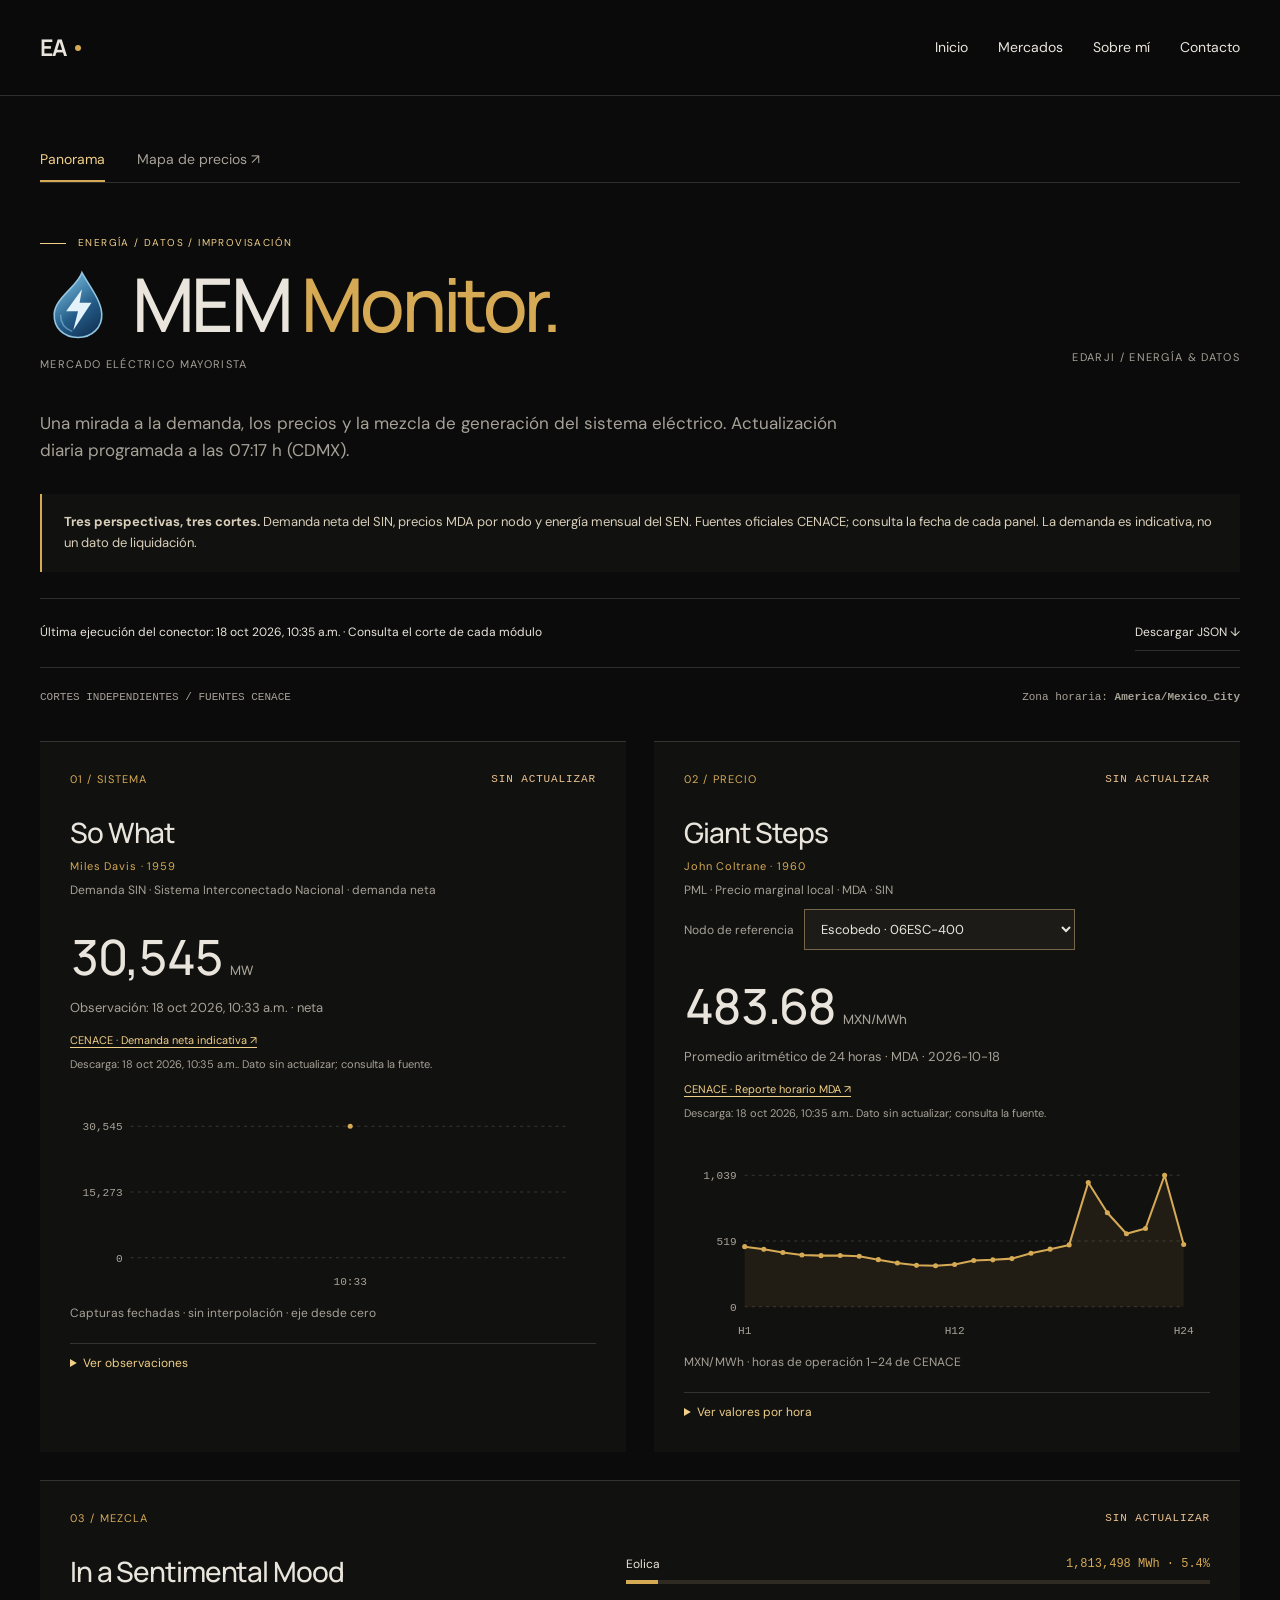
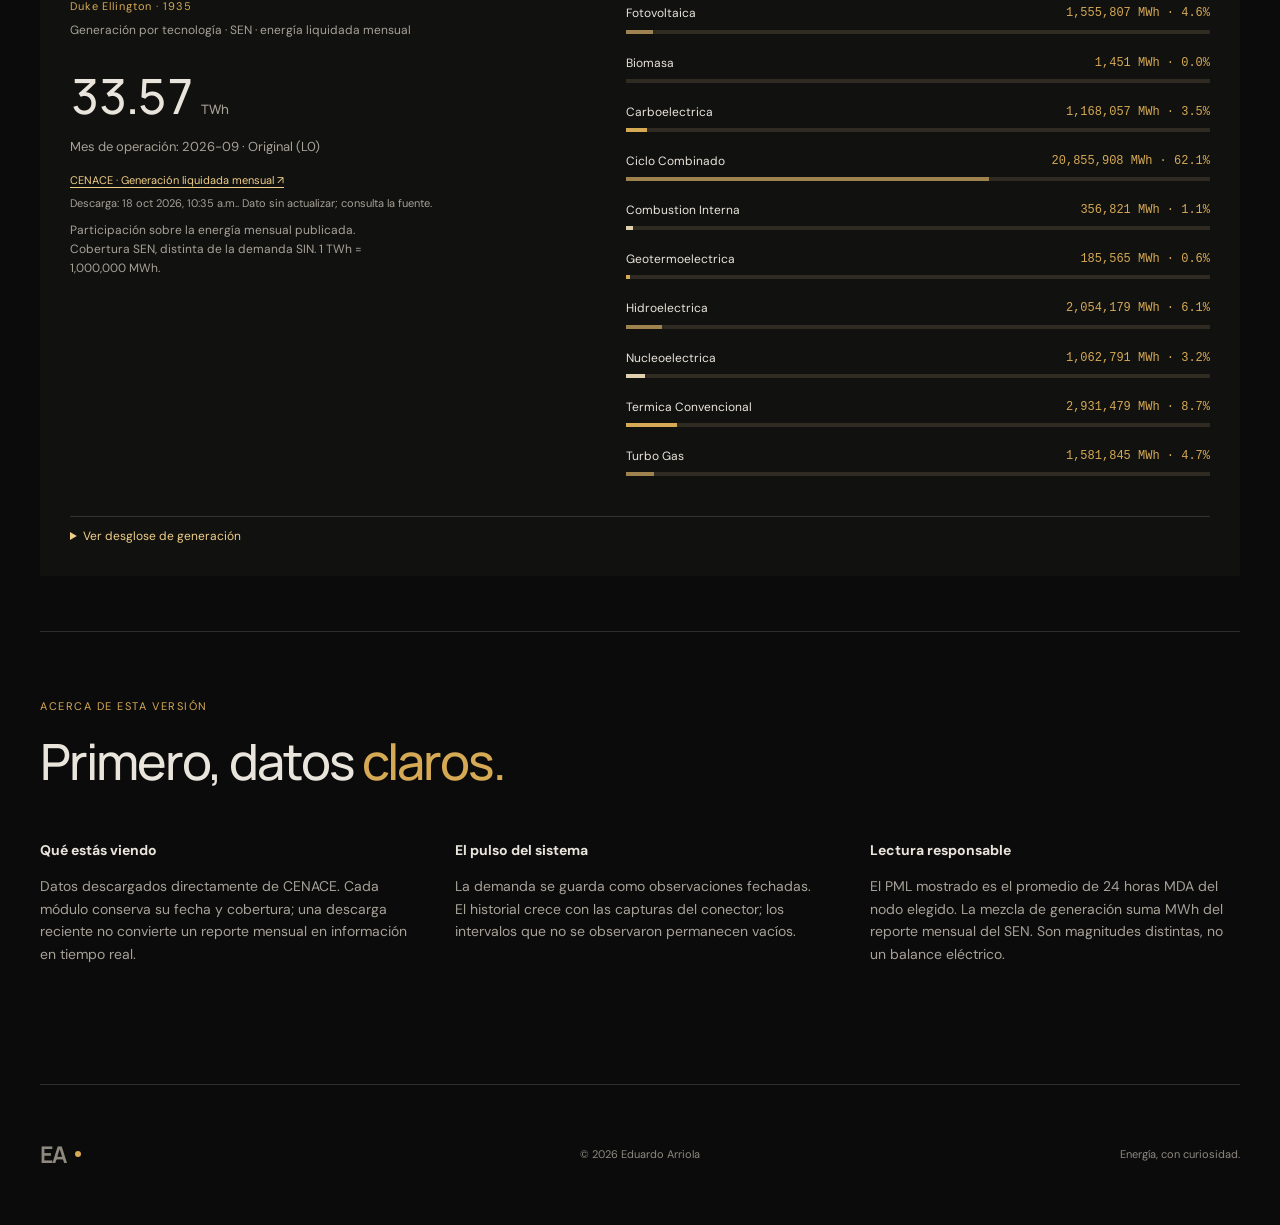
==== commit 550ee709: "Actualización editorial v2 de la portada y nueva página /mercados - Identidad pública: Eduardo Arrio" ====
--- a/mem-monitor/index.html
+++ b/mem-monitor/index.html
@@ -1,7 +1,7 @@
 <!doctype html>
 <html lang="es"><head><meta charset="UTF-8"><meta name="viewport" content="width=device-width, initial-scale=1">
 <meta name="theme-color" content="#0b0b0b"><meta name="description" content="MEM Monitor: demanda SIN, PML y generación por tecnología. Datos oficiales CENACE con fuentes y cortes independientes.">
-<title>MEM Monitor | Mercado Eléctrico Mayorista — Eduardo ArJi</title>
+<title>MEM Monitor | Mercado Eléctrico Mayorista — Eduardo Arriola</title>
 <link rel="icon" href="../assets/mem-energy.svg" type="image/svg+xml">
 <link rel="preconnect" href="https://fonts.googleapis.com"><link rel="preconnect" href="https://fonts.gstatic.com" crossorigin>
 <link href="https://fonts.googleapis.com/css2?family=DM+Sans:wght@400;500;600&family=Manrope:wght@400;500;600;700&display=swap" rel="stylesheet">
@@ -9,7 +9,7 @@
 <script src="../script.js" defer></script><script src="monitor.js" defer></script></head>
 <body><a class="skip-link" href="#contenido">Saltar al contenido</a>
     <header class="site-header" data-header>
-      <a class="brand" href="../#inicio" aria-label="Eduardo ArJi, inicio">
+      <a class="brand" href="../#inicio" aria-label="Eduardo Arriola, inicio">
         <span>EA</span><i aria-hidden="true"></i>
       </a>
 
@@ -20,9 +20,8 @@
 
       <nav id="site-nav" class="site-nav" aria-label="Navegación principal">
         <a href="../#inicio">Inicio</a>
+        <a href="../mercados/">Mercados</a>
         <a href="../#sobre-mi">Sobre mí</a>
-        <a href="../#intereses">Proyectos</a>
-        <a href="./" aria-current="page">MEM Monitor</a>
         <a href="../#contacto">Contacto</a>
       </nav>
     </header>
@@ -45,4 +44,4 @@
     </div>
   </div>
   <section class="method" aria-labelledby="method-title"><p class="section-number">Acerca de esta versión</p><h2 id="method-title">Primero, datos <em>claros.</em></h2><div class="method-grid"><div><h3>Qué estás viendo</h3><p>Datos descargados directamente de CENACE. Cada módulo conserva su fecha y cobertura; una descarga reciente no convierte un reporte mensual en información en tiempo real.</p></div><div><h3>El pulso del sistema</h3><p>La demanda se guarda como observaciones fechadas. El historial crece con las capturas del conector; los intervalos que no se observaron permanecen vacíos.</p></div><div><h3>Lectura responsable</h3><p>El PML mostrado es el promedio de 24 horas MDA del nodo elegido. La mezcla de generación suma MWh del reporte mensual del SEN. Son magnitudes distintas, no un balance eléctrico.</p></div></div></section>
-</main><footer class="site-footer section-shell"><a class="brand" href="../"><span>EA</span><i></i></a><p>© <span data-year></span> Eduardo ArJi</p><p>Energía, con curiosidad.</p></footer></body></html>+</main><footer class="site-footer section-shell"><a class="brand" href="../"><span>EA</span><i></i></a><p>© <span data-year></span> Eduardo Arriola</p><p>Energía, con curiosidad.</p></footer></body></html>
--- a/styles.css
+++ b/styles.css
@@ -93,7 +93,7 @@
 .principles { display: grid; grid-template-columns: repeat(3,1fr); border-top: 1px solid var(--line); border-bottom: 1px solid var(--line); }
 .principles article { min-height: 215px; padding: 28px 34px 28px 0; }
 .principles article + article { padding-left: 34px; border-left: 1px solid var(--line); }
-.principles span, .card-index { color: #666159; font-size: 10px; }
+.principles span, .card-index { color: #8a857b; font-size: 10px; }
 .principles h3 { margin: 34px 0 8px; font: 500 22px var(--font-display); }
 .principles p { max-width: 280px; margin: 0; color: var(--muted); font-size: 14px; }
 
@@ -113,7 +113,7 @@
 .contact-main { max-width: 820px; }
 .contact-main h2 { font-size: clamp(58px, 8vw, 116px); }
 .contact-main > p:not(.eyebrow) { max-width: 550px; color: var(--muted); font-size: 18px; margin: 32px 0; }
-.site-footer { min-height: 110px; display: grid; grid-template-columns: 1fr auto 1fr; align-items: center; gap: 30px; border-top: 1px solid var(--line); color: #747068; font-size: 11px; }
+.site-footer { min-height: 110px; display: grid; grid-template-columns: 1fr auto 1fr; align-items: center; gap: 30px; border-top: 1px solid var(--line); color: #8f8a80; font-size: 11px; }
 .site-footer p:last-child { text-align: right; }
 
 .reveal { opacity: 0; transform: translateY(22px); transition: opacity .8s ease, transform .8s ease; }
@@ -179,10 +179,10 @@
 .button { padding:17px 24px; font-size:14px; border-radius:0; }
 .button span,.text-link span { font-size:22px; }
 a:focus-visible,button:focus-visible,select:focus-visible,input:focus-visible,summary:focus-visible { outline:2px solid var(--gold); outline-offset:5px; }
-.landing-page .hero { width:100%; min-height:850px; height:min(1000px,100svh); padding:160px max(40px,calc((100vw - 1320px)/2)) 250px; display:flex; align-items:center; isolation:isolate; }
+.landing-page .hero { width:100%; min-height:max(850px,min(1000px,100svh)); height:auto; padding:160px max(40px,calc((100vw - 1320px)/2)) 250px; display:flex; align-items:center; isolation:isolate; }
 .landing-page .hero::before { display:none; }
 .landing-page .hero-copy { max-width:770px; z-index:2; }
-.landing-page .hero h1 { font-size:clamp(58px,6.7vw,100px); line-height:1.03; }
+.landing-page .hero h1 { font-size:clamp(52px,5.4vw,82px); line-height:1.03; }
 .landing-page .hero-intro { color:var(--paper); max-width:530px; font-size:18px; }
 .landing-page .hero-visual { position:absolute; inset:0 0 0 auto; width:66%; height:100%; z-index:-2; }
 .landing-page .image-frame { width:100%; height:100%; aspect-ratio:auto; }
@@ -207,9 +207,23 @@
 .landing-page .section-heading h2 { font-size:clamp(40px,4.5vw,64px); width:62%; }
 .landing-page .interest-list { display:grid; grid-template-columns:repeat(2,minmax(0,1fr)); border-top:0; gap:0 48px; }
 .landing-page .interest-card { padding:32px 0; min-height:190px; }
-.landing-page .interest-card:first-child { grid-column:1/-1; padding:42px; background:var(--gold); color:var(--ink); border:0; margin-bottom:24px; }
-.landing-page .interest-card:first-child .card-kicker,.landing-page .interest-card:first-child .card-arrow,.landing-page .interest-card:first-child p,.landing-page .interest-card:first-child .card-index { color:#3f321c; }
-.landing-page .interest-card:first-child h3 { font-size:48px; }
+.landing-page .section-intro { max-width:560px; margin:24px 0 0; color:var(--muted); font-size:17px; }
+/* Proyecto destacado: reutiliza el bloque dorado que antes tenía la tarjeta del monitor. */
+.featured { padding-block:110px 0; }
+.featured .section-number { margin:0 0 30px; }
+.featured-card { display:grid; grid-template-columns:1.4fr 1fr; background:var(--gold); color:var(--ink); }
+.featured-main { padding:48px; }
+.featured-card .card-kicker { color:#3f321c; }
+.featured-card h2 { font-size:clamp(38px,4.4vw,60px); }
+.featured-main > p:not(.card-kicker) { max-width:560px; margin:24px 0 34px; color:#2b2214; font-size:17px; }
+.featured-tool { padding:48px; border-left:1px solid rgba(11,11,11,.22); display:flex; flex-direction:column; justify-content:center; gap:10px; }
+.featured-tool h3 { margin:0; font:500 clamp(28px,2.8vw,38px) var(--font-display); letter-spacing:-.04em; }
+.featured-tool p:not(.card-kicker) { margin:0; color:#2b2214; font-size:15px; }
+.status-badge { display:inline-block; align-self:flex-start; margin-top:16px; padding:5px 12px; border:1px solid var(--ink); font-size:11px; letter-spacing:.12em; text-transform:uppercase; }
+.button-dark { background:var(--ink); color:var(--paper); border-color:var(--ink); }
+.button-dark:hover { background:#2b2a26; }
+.featured-card a:focus-visible { outline-color:var(--ink); }
+.about-text .text-link { color:var(--ink); }
 .landing-page .contact { padding-block:110px; min-height:620px; background:none; }
 .landing-page .contact-main h2 { font-size:clamp(50px,6vw,88px); }
 .site-footer { padding-block:32px; min-height:140px; }
@@ -226,8 +240,11 @@
  .landing-page .about { padding:70px 20px; }.landing-page .about-content { gap:30px; }
  .landing-page .section-heading { display:block; }.landing-page .section-heading h2 { width:auto; }
  .landing-page .interests,.landing-page .contact { padding-block:75px; }
- .landing-page .interest-list { grid-template-columns:1fr; }.landing-page .interest-card:first-child { padding:24px 18px; }
- .landing-page .interest-card:first-child h3 { font-size:34px; }
+ .landing-page .interest-list { grid-template-columns:1fr; }
+ .featured { padding-top:75px; }
+ .featured-card { grid-template-columns:1fr; }
+ .featured-main,.featured-tool { padding:28px 22px; }
+ .featured-tool { border-left:0; border-top:1px solid rgba(11,11,11,.22); }
 }
 @media(max-width:480px) {
  .landing-page .hero { min-height:1060px; padding-top:125px; padding-bottom:370px; }
@@ -236,3 +253,15 @@
  .landing-page .hero-actions { gap:12px; }.landing-page .hero-actions .button { width:auto; }
  .brand { font-size:20px; }
 }
+.landing-page .about .principles span { color:#5c5850; }
+/* Página /mercados: presentación estática del Electricity Markets Monitor. */
+.markets { padding-block:170px 110px; }
+.markets h1 { font-size:clamp(46px,6vw,88px); }
+.markets-lead { max-width:640px; margin:34px 0 0; color:var(--paper); font-size:18px; }
+.markets-tools { margin-top:90px; }
+.markets-tools .section-number { margin:0 0 30px; }
+.markets-tools .featured-main > p:not(.card-kicker) { margin:20px 0 0; }
+.featured-tool .text-link { align-self:flex-start; margin-top:12px; border-color:rgba(11,11,11,.35); }
+.featured-tool .text-link:hover { border-color:var(--ink); }
+.site-nav a[aria-current="page"] { color:var(--gold-light); }
+@media(max-width:820px) { .markets { padding-block:120px 75px; } .markets-tools { margin-top:60px; } }
